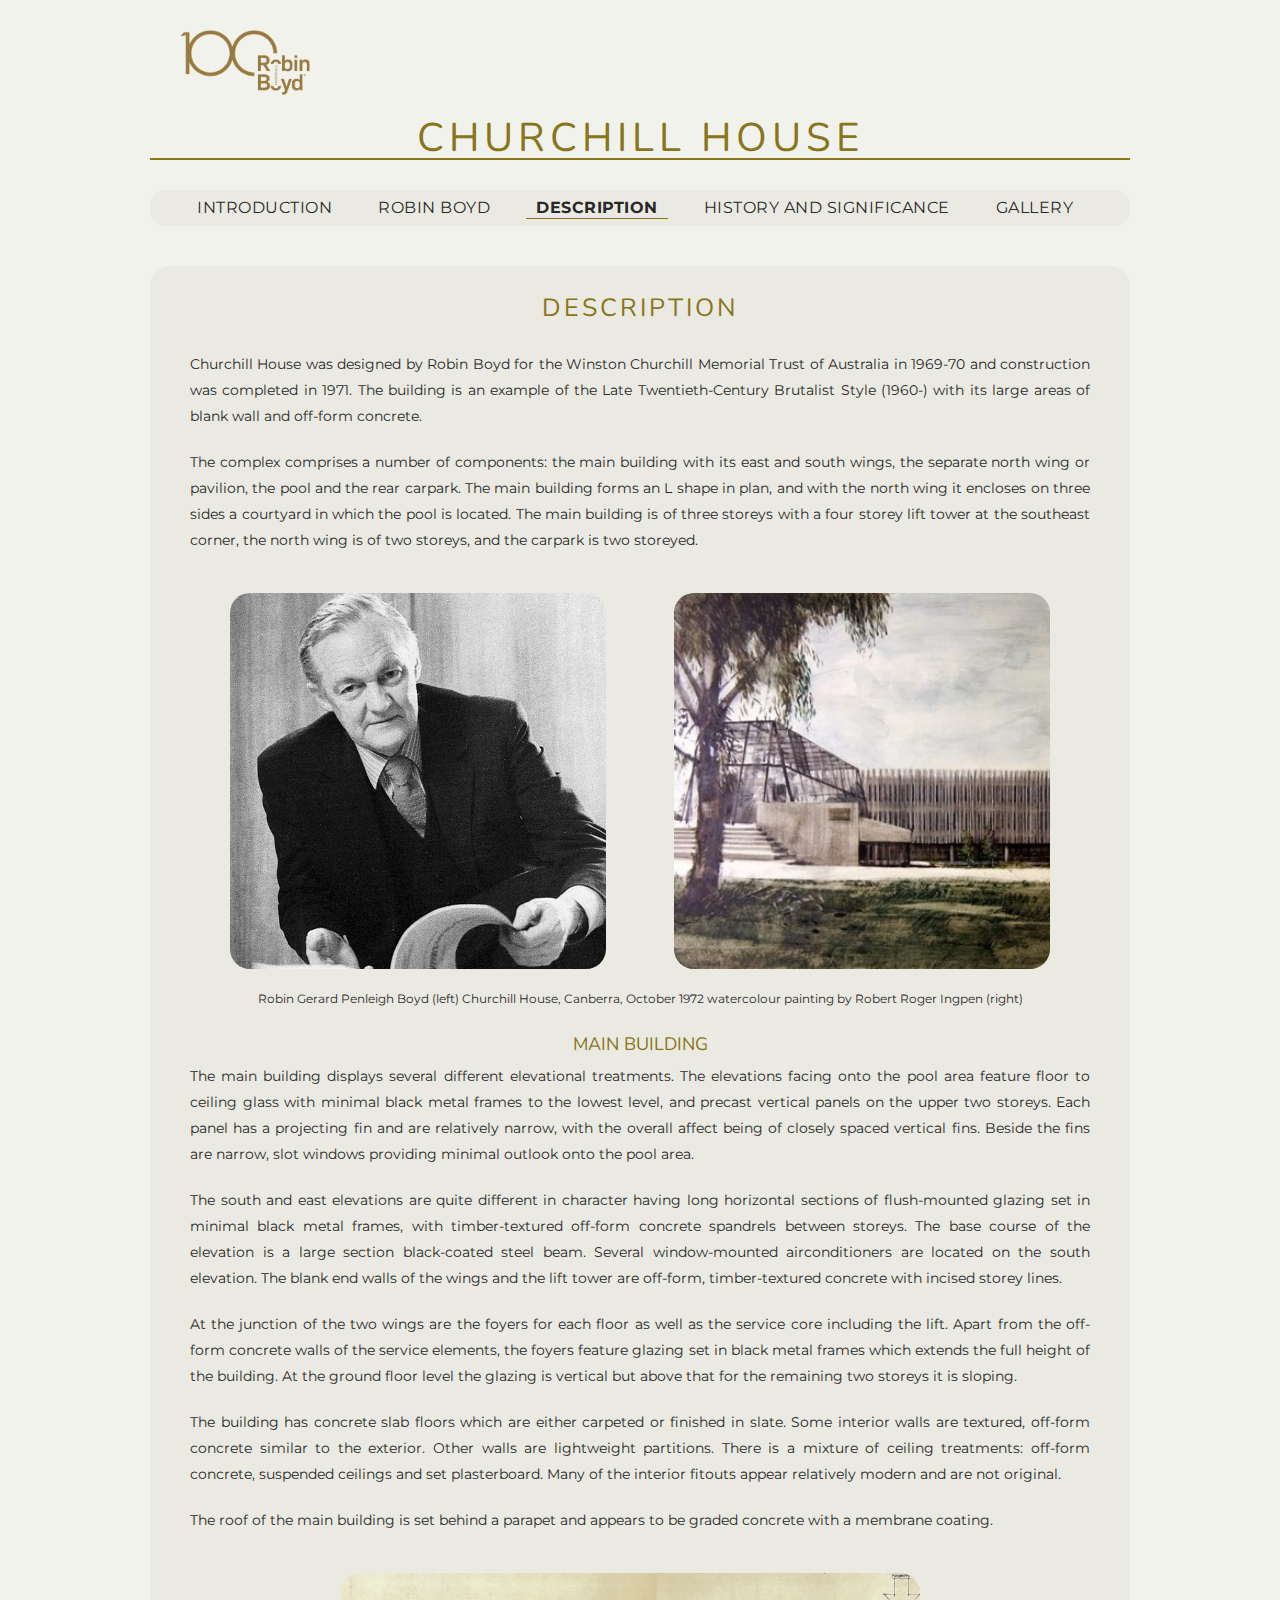
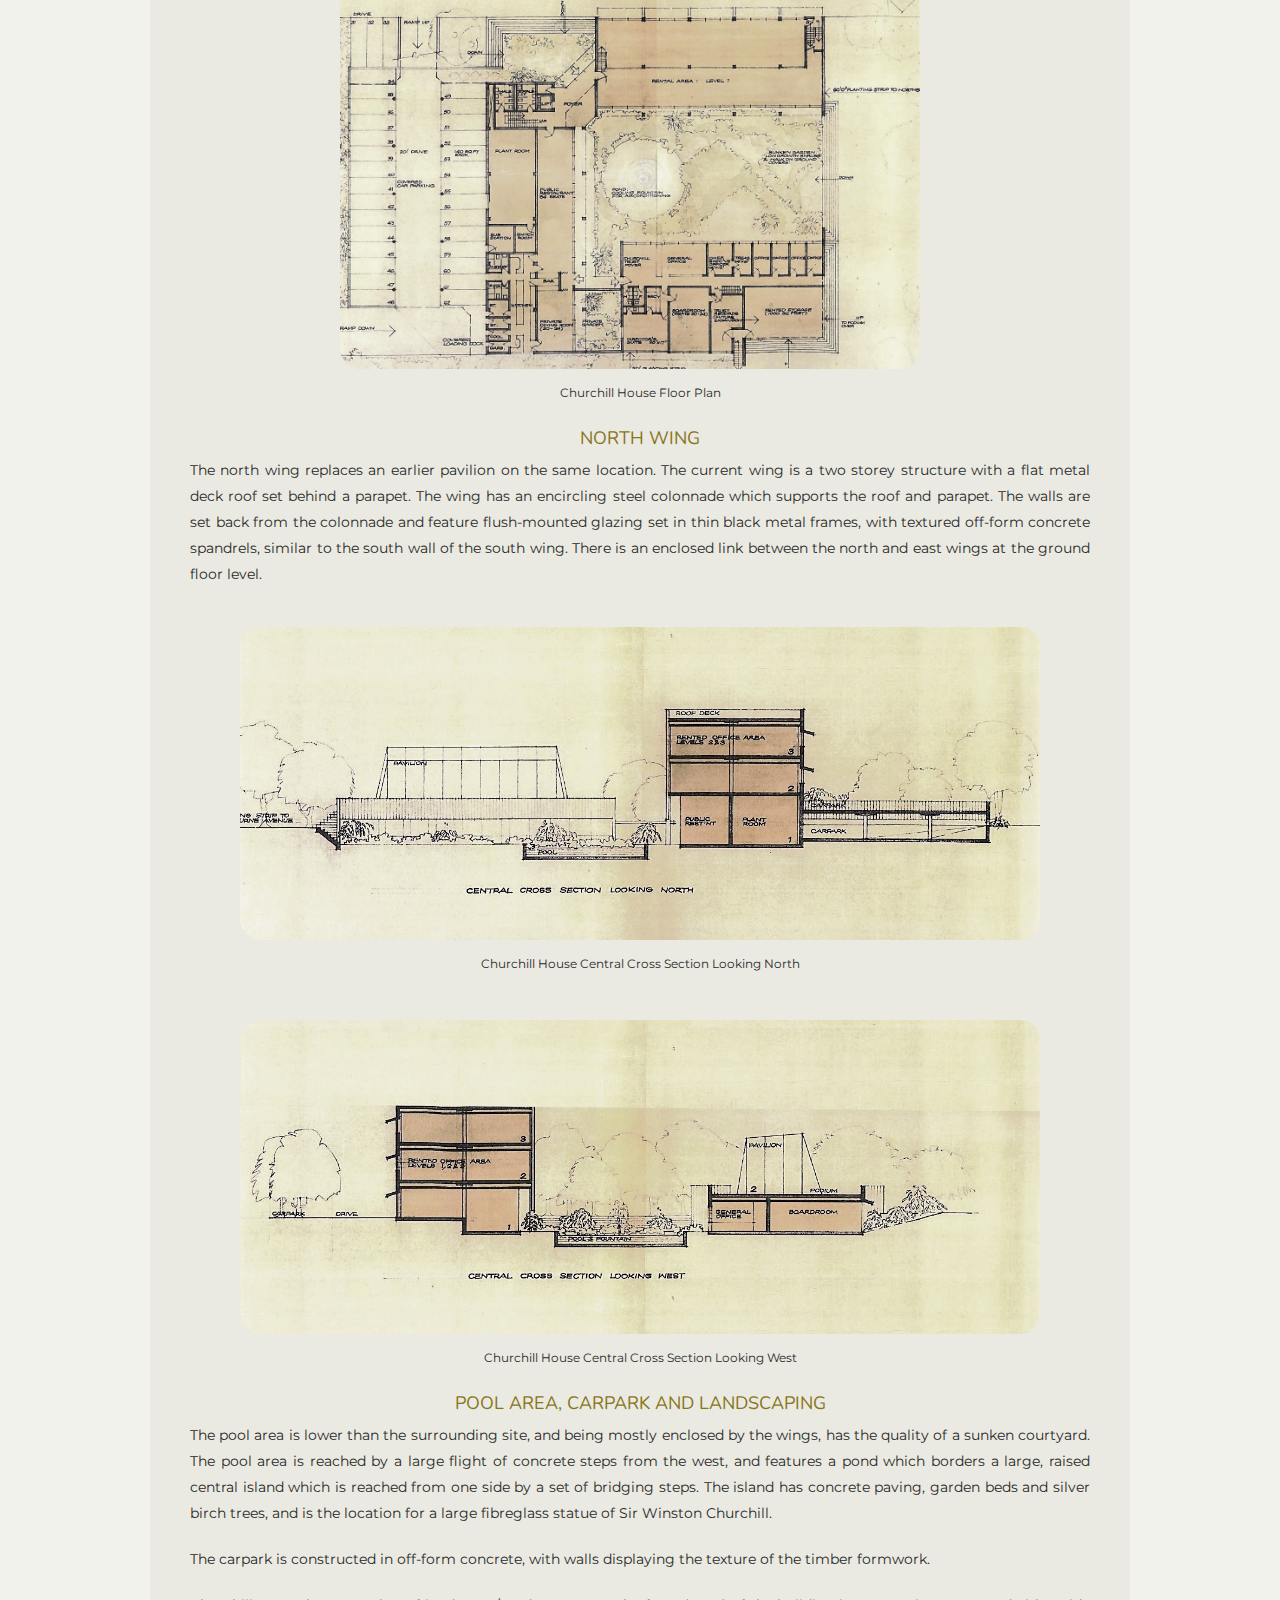
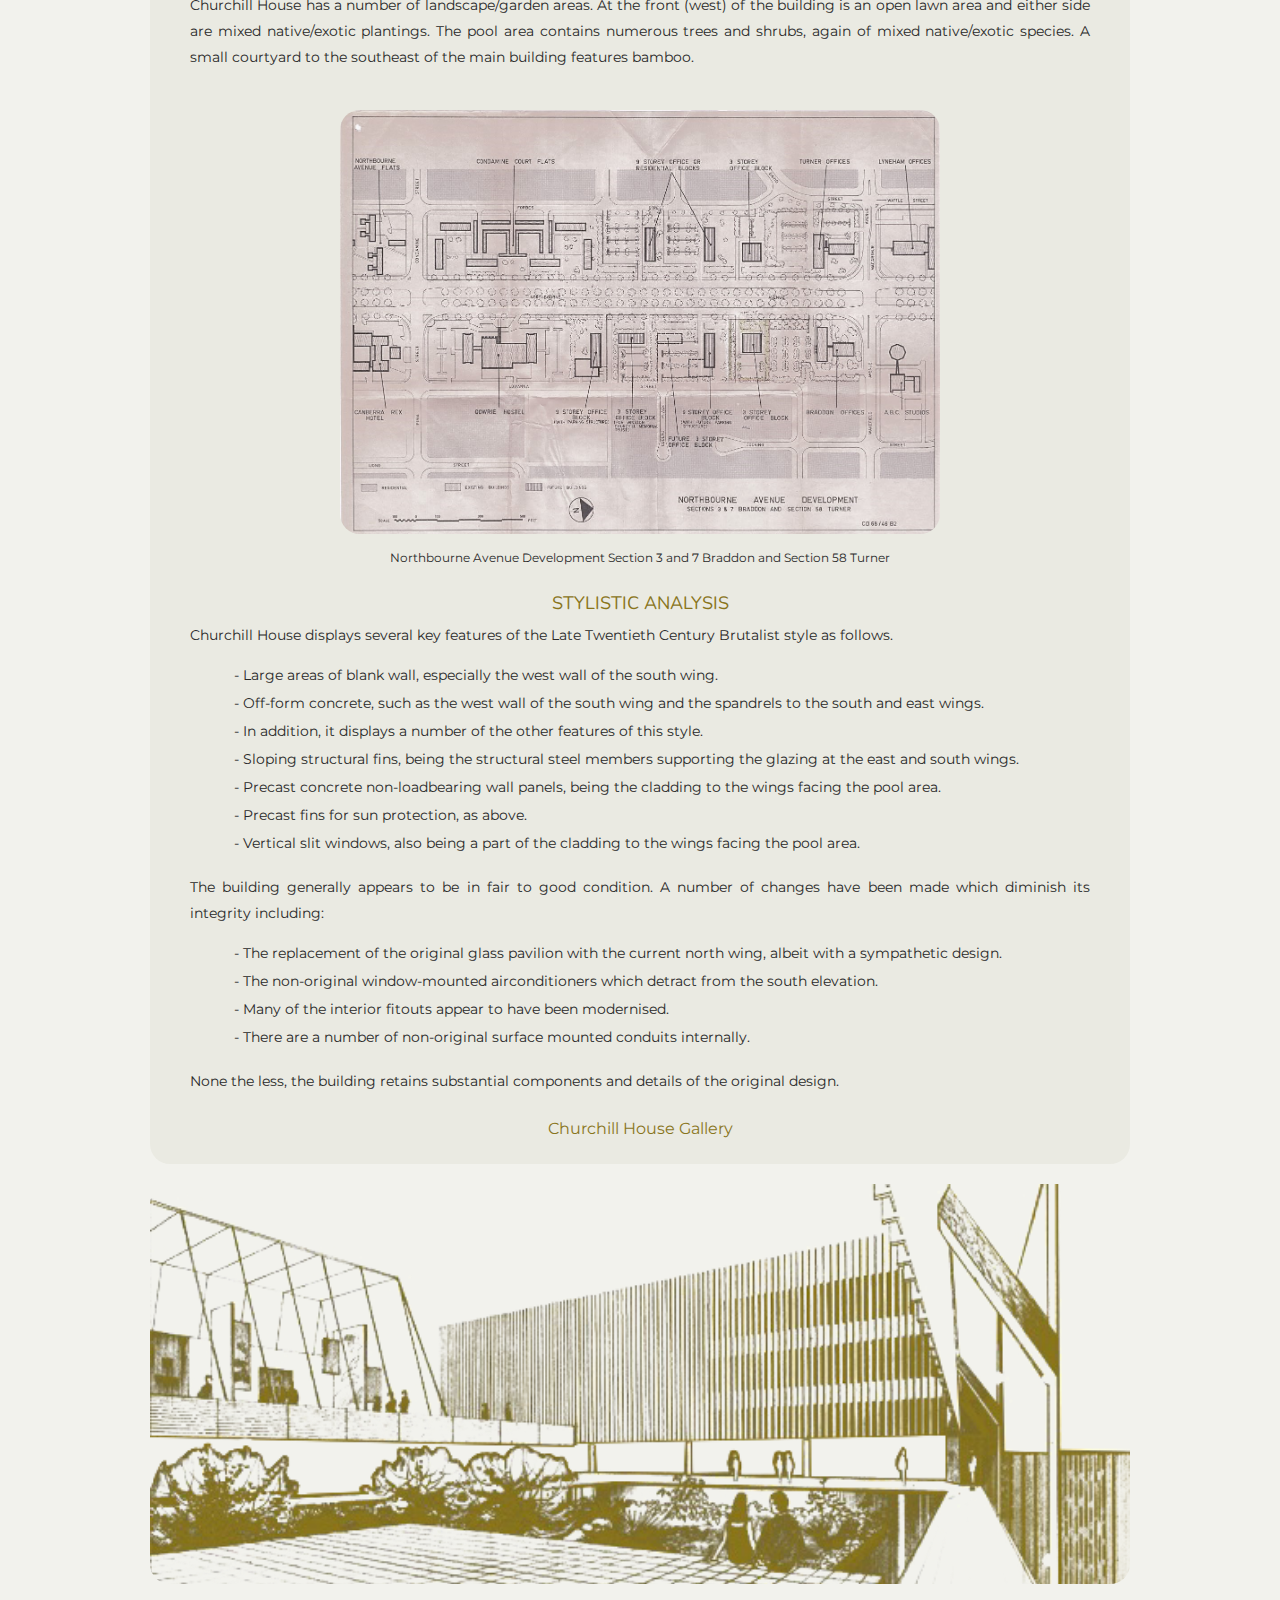
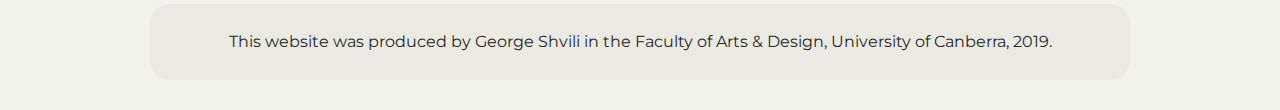
==== description.html @ 3862a020 "Checkpoint 13/07/19" ====
<!DOCTYPE html>

<html lang="en">

<head>
    <title>Churchill House</title>
    <meta charset="utf-8">
    <link href="assets/css/reset.css" rel="stylesheet">
    <link href="assets/css/description.css" rel="stylesheet">

</head>

<body>
    <div class="wrapper">
        <header>

            <a href="intro.html"><img src="assets/images/robin_boyd_100.png" alt="Robin Boyd 100" class="mainlogo"></a>

            <h1><a href="intro.html">Churchill House</a></h1>

            <nav>
                <ul>
                    <li><a href="intro.html">Introduction</a></li>
                    <li><a href="robin-boyd.html">Robin Boyd</a></li>
                    <li><a href="description.html" class="currentpage">Description</a></li>
                    <li><a href="historyandsignificance.html">History and Significance</a></li>
                    <li><a href="gallery.html">Gallery</a></li>
                </ul>

            </nav>
        </header>

        <main>

            <h2>DESCRIPTION</h2>

            <div class="text-container">

                <p>Churchill House was designed by Robin Boyd for the Winston Churchill Memorial Trust of Australia in 1969-70 and construction was completed in 1971. The building is an example of the Late Twentieth-Century Brutalist Style (1960-) with its large areas of blank wall and off-form concrete.</p>

                <p>The complex comprises a number of components: the main building with its east and south wings, the separate north wing or pavilion, the pool and the rear carpark. The main building forms an L shape in plan, and with the north wing it encloses on three sides a courtyard in which the pool is located. The main building is of three storeys with a four storey lift tower at the southeast corner, the north wing is of two storeys, and the carpark is two storeyed.</p>


                <img src="assets/images/Boyd_Square.jpg" alt="Robin Boyd Photograph Square" class="left">

                <img src="assets/images/Churchill_House_Painting_Square.jpg" alt="Churchill House Square" class="right">

                <div class="sbsinfo">
                    Robin Gerard Penleigh Boyd (left) Churchill House, Canberra, October 1972 watercolour painting by Robert Roger Ingpen (right)
                </div>

                <h3>Main Building</h3>

                <p>The main building displays several different elevational treatments. The elevations facing onto the pool area feature floor to ceiling glass with minimal black metal frames to the lowest level, and precast vertical panels on the upper two storeys. Each panel has a projecting fin and are relatively narrow, with the overall affect being of closely spaced vertical fins. Beside the fins are narrow, slot windows providing minimal outlook onto the pool area.</p>

                <p>The south and east elevations are quite different in character having long horizontal sections of flush-mounted glazing set in minimal black metal frames, with timber-textured off-form concrete spandrels between storeys. The base course of the elevation is a large section black-coated steel beam. Several window-mounted airconditioners are located on the south elevation. The blank end walls of the wings and the lift tower are off-form, timber-textured concrete with incised storey lines.</p>

                <p>At the junction of the two wings are the foyers for each floor as well as the service core including the lift. Apart from the off-form concrete walls of the service elements, the foyers feature glazing set in black metal frames which extends the full height of the building. At the ground floor level the glazing is vertical but above that for the remaining two storeys it is sloping.</p>

                <p>The building has concrete slab floors which are either carpeted or finished in slate. Some interior walls are textured, off-form concrete similar to the exterior. Other walls are lightweight partitions. There is a mixture of ceiling treatments: off-form concrete, suspended ceilings and set plasterboard. Many of the interior fitouts appear relatively modern and are not original.</p>

                <p>The roof of the main building is set behind a parapet and appears to be graded concrete with a membrane coating.</p>

                <img src="assets/images/churchill-house-plan.jpg" alt="Churchill House Plan" class="churchillfloorplan">

                <div class="floorplaninfo">
                    Churchill House Floor Plan
                </div>

                <h3>North Wing</h3>

                <p>The north wing replaces an earlier pavilion on the same location. The current wing is a two storey structure with a flat metal deck roof set behind a parapet. The wing has an encircling steel colonnade which supports the roof and parapet. The walls are set back from the colonnade and feature flush-mounted glazing set in thin black metal frames, with textured off-form concrete spandrels, similar to the south wall of the south wing. There is an enclosed link between the north and east wings at the ground floor level.</p>

                <img src="assets/images/churchill-house-north.jpg" alt="Central Cross Section North" class="cross-section-north">

                <div class="cross-section-n-info">
                    Churchill House Central Cross Section Looking North
                </div>

                <img src="assets/images/churchill-house-west.jpg" alt="Central Cross Section West" class="cross-section-west">

                <div class="cross-section-w-info">
                    Churchill House Central Cross Section Looking West
                </div>

                <h3>Pool Area, Carpark and Landscaping</h3>

                <p>The pool area is lower than the surrounding site, and being mostly enclosed by the wings, has the quality of a sunken courtyard. The pool area is reached by a large flight of concrete steps from the west, and features a pond which borders a large, raised central island which is reached from one side by a set of bridging steps. The island has concrete paving, garden beds and silver birch trees, and is the location for a large fibreglass statue of Sir Winston Churchill.</p>

                <p>The carpark is constructed in off-form concrete, with walls displaying the texture of the timber formwork.</p>


                <p>Churchill House has a number of landscape/garden areas. At the front (west) of the building is an open lawn area and either side are mixed native/exotic plantings. The pool area contains numerous trees and shrubs, again of mixed native/exotic species. A small courtyard to the southeast of the main building features bamboo.</p>

                <img src="assets/images/north-bound-av-develop.jpg" alt="North Bourne Avenue" class="north-bourne-av">

                <div class="north-bourne-av-info">
                    Northbourne Avenue Development Section 3 and 7 Braddon and Section 58 Turner
                </div>

                <h3>Stylistic Analysis</h3>

                <p>Churchill House displays several key features of the Late Twentieth Century Brutalist style as follows.</p>


                <pre>
                - Large areas of blank wall, especially the west wall of the south wing.
                
                - Off-form concrete, such as the west wall of the south wing and the spandrels to the south and east wings. 
                
                - In addition, it displays a number of the other features of this style.
                
                - Sloping structural fins, being the structural steel members supporting the glazing at the east and south wings.
                
                - Precast concrete non-loadbearing wall panels, being the cladding to the wings facing the pool area.
                
                - Precast fins for sun protection, as above.
                
                - Vertical slit windows, also being a part of the cladding to the wings facing the pool area.
                </pre>

                <p>The building generally appears to be in fair to good condition. A number of changes have been made which diminish its integrity including:</p>

                <pre>
                - The replacement of the original glass pavilion with the current north wing, albeit with a sympathetic design.
                
                - The non-original window-mounted airconditioners which detract from the south elevation.
                
                - Many of the interior fitouts appear to have been modernised.
                
                - There are a number of non-original surface mounted conduits internally.
                </pre>

                <p>None the less, the building retains substantial components and details of the original design.</p>

                <div class="gallerylink">

                    <a href="gallery.html">Churchill House Gallery</a>

                </div>

            </div>

        </main>


        <div class="churchill-garden">

            <!--set in css-->

        </div>

        <footer>
            <p>This website was produced by George Shvili in the Faculty of Arts &amp; Design, University of Canberra, 2019.</p>

        </footer>
    </div>
</body>

</html>
---- assets/css/description.css ----
@import url('https://fonts.googleapis.com/css?family=Lato|Montserrat|Nunito:400,600&display=swap');

body {
    background-color: #F2F2ED;
    color: #282828;

    /*    make sure you set family and size on body*/
    /*    font family has order, 1st and then fall backs*/

    font-family: 'Montserrat', sans-serif;
    font-size: 16px;

}

.wrapper {
    width: 980px;
    /*    TOP RIGHT BOTTOM LEFT*/
    margin: 30px auto 30px auto;

}

/*////////////////////////////////////////////////////////////////////////////////*/

.mainlogo {
    width: 130px;
    margin-left: 30px;

}

.left {
    width: 40%;
    float: left;
    margin-left: 60px;
    border-radius: 20px;
    margin-top: 20px;
    
}

.right {
    width: 40%;
    float: right;
    margin-right: 60px;
    border-radius: 20px;
    margin-top: 20px;
}

.sbsinfo {
    text-align: center;
    margin-top: 440px;
    margin-bottom: 30px;
    font-size: 12px;
    
}

.churchillfloorplan {
    width: 580px;
    margin-left: 170px;
    margin-top: 20px;
    border-radius: 20px;
    
}

.floorplaninfo {
    text-align: center;
    margin-top: 15px;
    margin-bottom: 30px;
    font-size: 12px;
    
}

.cross-section-north {
    width: 800px;
    margin-left: 70px;
    margin-top: 20px;
    border-radius: 20px;
}

.cross-section-n-info {
    text-align: center;
    margin-top: 15px;
    margin-bottom: 30px;
    font-size: 12px;
}

.cross-section-west {
    width: 800px;
    margin-left: 70px;
    margin-top: 20px;
    border-radius: 20px;
}

.cross-section-w-info {
    text-align: center;
    margin-top: 15px;
    margin-bottom: 30px;
    font-size: 12px;
}

.north-bourne-av {
    width: 600px;
    margin-left: 170px;
    margin-top: 20px;
    border-radius: 20px;
}

.north-bourne-av-info {
    text-align: center;
    margin-top: 15px;
    margin-bottom: 30px;
    font-size: 12px;
    
}



/*////////////////////////////////////////////////////////////////////////////////*/

/*main containers*/

header {
    /*    background-color: firebrick;*/
    margin-bottom: 20px;
    /*    padding: 20px;*/
    /*    height: 180px;*/
    /*    width: 800px;*/
    /*    margin-left: 100px;*/
}

Main {
    /*    background-color: darkolivegreen;*/
    background-color: #EAEAE2;
    overflow: auto;
    border-radius: 20px;
    text-align: left;
    padding: 20px;
    margin-bottom: 20px;
    /*    width: 800px;*/
    /*    margin-left: 100px;*/

}


footer {
    background-color: #EAEAE2;
    text-align: center;
    border-radius: 20px;
    padding: 30px;
    margin-top: 20px;
    /*    border-top: 2px solid #89751c*/
}

/*////////////////////////////////////////////////////////////////////////////////*/

/* Headings*/

h1,
h2,
h3,
h4,
h5,
h6 {
    font-family: 'Nunito', sans-serif;
}

/*robin boyd heading*/
h1 {
    color: #89751c;
    font-size: 40px;
    text-transform: uppercase;
    letter-spacing: 5px;
    text-decoration: none;
    text-align: center;
    padding-top: 20px;
    border-bottom: 2px solid #89751c;
    /*    padding-bottom: 60px;*/
    /*    width: 200px;*/
    /*        margin-left: 365px;*/
    /*    background-color: pink;*/
    /*    font-weight: bold;*/
    /*        display: inline-block;*/
}

/*introduction*/
h2 {
    color: #89751c;
    font-size: 25px;
    letter-spacing: 3px;
    text-align: center;
    margin-bottom: 20px;
    padding-bottom: 10px;
    padding-top: 10px;
    /*    border-bottom: 1px solid white;*/
    /*    background-color: aqua;*/
    /*    font-weight: bold;*/

}

h3 {
    color: #89751c;
    font-size: 18px;
    text-align: center;
    margin-bottom: 10px;
    text-transform: uppercase;

}

/*headings end*/

/*////////////////////////////////////////////////////////////////////////////////*/

/*paragraph*/

main p {
    color: 282828;
    font-size: 14px;
    text-align: justify;
    line-height: 26px;
    margin-bottom: 20px;
    margin-left: 20px;
    margin-right: 20px;
    /*typography end*/

}

pre {
    font-size: 14px;
    margin-bottom: 10px;
}

.text-container {
    /*    width: 70%;*/
}

/*paragraphs end*/

/*////////////////////////////////////////////////////////////////////////////////*/

/*navigation items*/

nav {
    /*    background-color: dodgerblue;*/
    background-color: #EAEAE2;
    text-align: center;
    text-transform: uppercase;
    border-radius: 15px;
    padding: 10px;
    margin-top: 30px;
    margin-bottom: 40px;
    /*        border: 2px outset #89751c;*/
    /*        width: 980px;*/
    /*    margin-left: 365px;*/
    /*    float: left; */
}

nav ul li {
    display: inline;
    margin-right: 10px;

}

nav ul li a {
    color: #282828;
    letter-spacing: 0.5px;
    text-decoration: none;
    padding: 1px 10px;
    margin: 1px 6px;
    /*    padding: 10px 15px;*/
    /*    background-color: antiquewhite;*/


}

nav ul li a:hover {
    text-decoration: none;
    border-bottom: 1px solid #89751c;
    /*    background-color: aqua;*/

}

nav ul li a.currentpage {
    text-decoration: none;
    border-bottom: 1px solid #89751c;
    font-weight: bold;
    /*    font-weight: bold;*/

}

nav ul li a:visited {
    color: 282828;
}

/*navigation end*/

/*////////////////////////////////////////////////////////////////////////////////*/


/*anchor style*/

/*color of defult link - untouched*/
a {
    color: #89751c;
    text-decoration: none;
    /*    background-color: black;*/
}

/*hovered over the link*/
a:hover {
    font-weight: bold;
    /*    text-decoration: underline;*/
}

/*link appearance after being visited*/
a:visited {
    /*    color: darkgrey;*/
}

/*holding the link down*/
a:active {
    color: black;
}

/*////////////////////////////////////////////////////////////////////////////////*/

/*images*/

.gallerylink {
    text-align: center;
    line-height: 30px;
    margin-top: 10px;
}

.churchill-garden {
    min-height: 400px;
    background-image: url(../images/Churchill%20Garden.4.png);
    background-repeat: no-repeat;
    background-size: cover;
    background-position: top;
    border-radius: 20px;

}

/*
.hero {
    min-height: 275px;
    background-image: url(../images/extra2-robin%20boyd%20portrait%20copyright%20Mark%20Strizic.jpg);
    background-repeat: no-repeat;
    background-size: cover;
    background-position: top;
    border-radius: 20px;
        background-color: aqua
}
*/

.leftimg {
    background-color: #ebebe0;
    width: 65%;
    border: 2px solid #89751c;
    border-radius: 10px;
    padding: 10px;
    margin: 20px 150px 5px;
    /*    float: right;*/
}

.boydpic {
    width: 600px;
    margin-left: 175px;
    margin-bottom: 0px;
    border-radius: 20px;
}
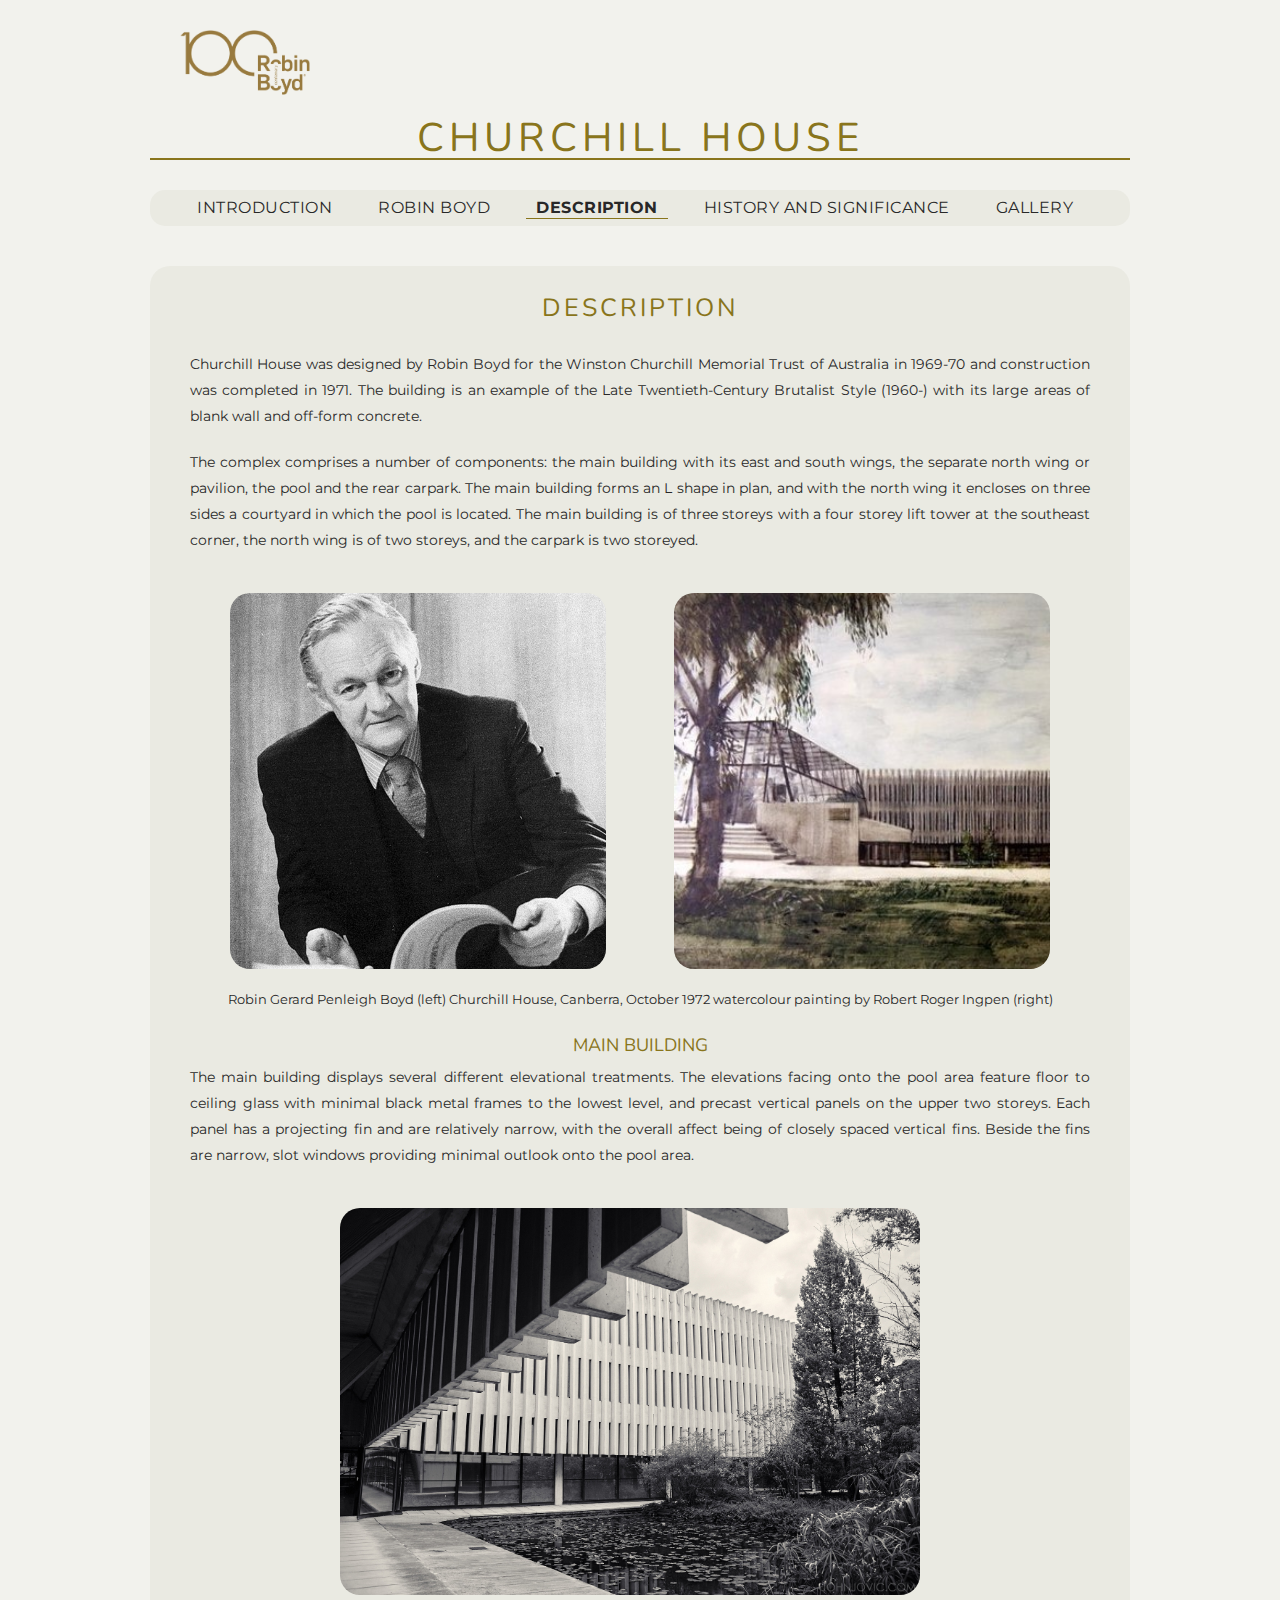
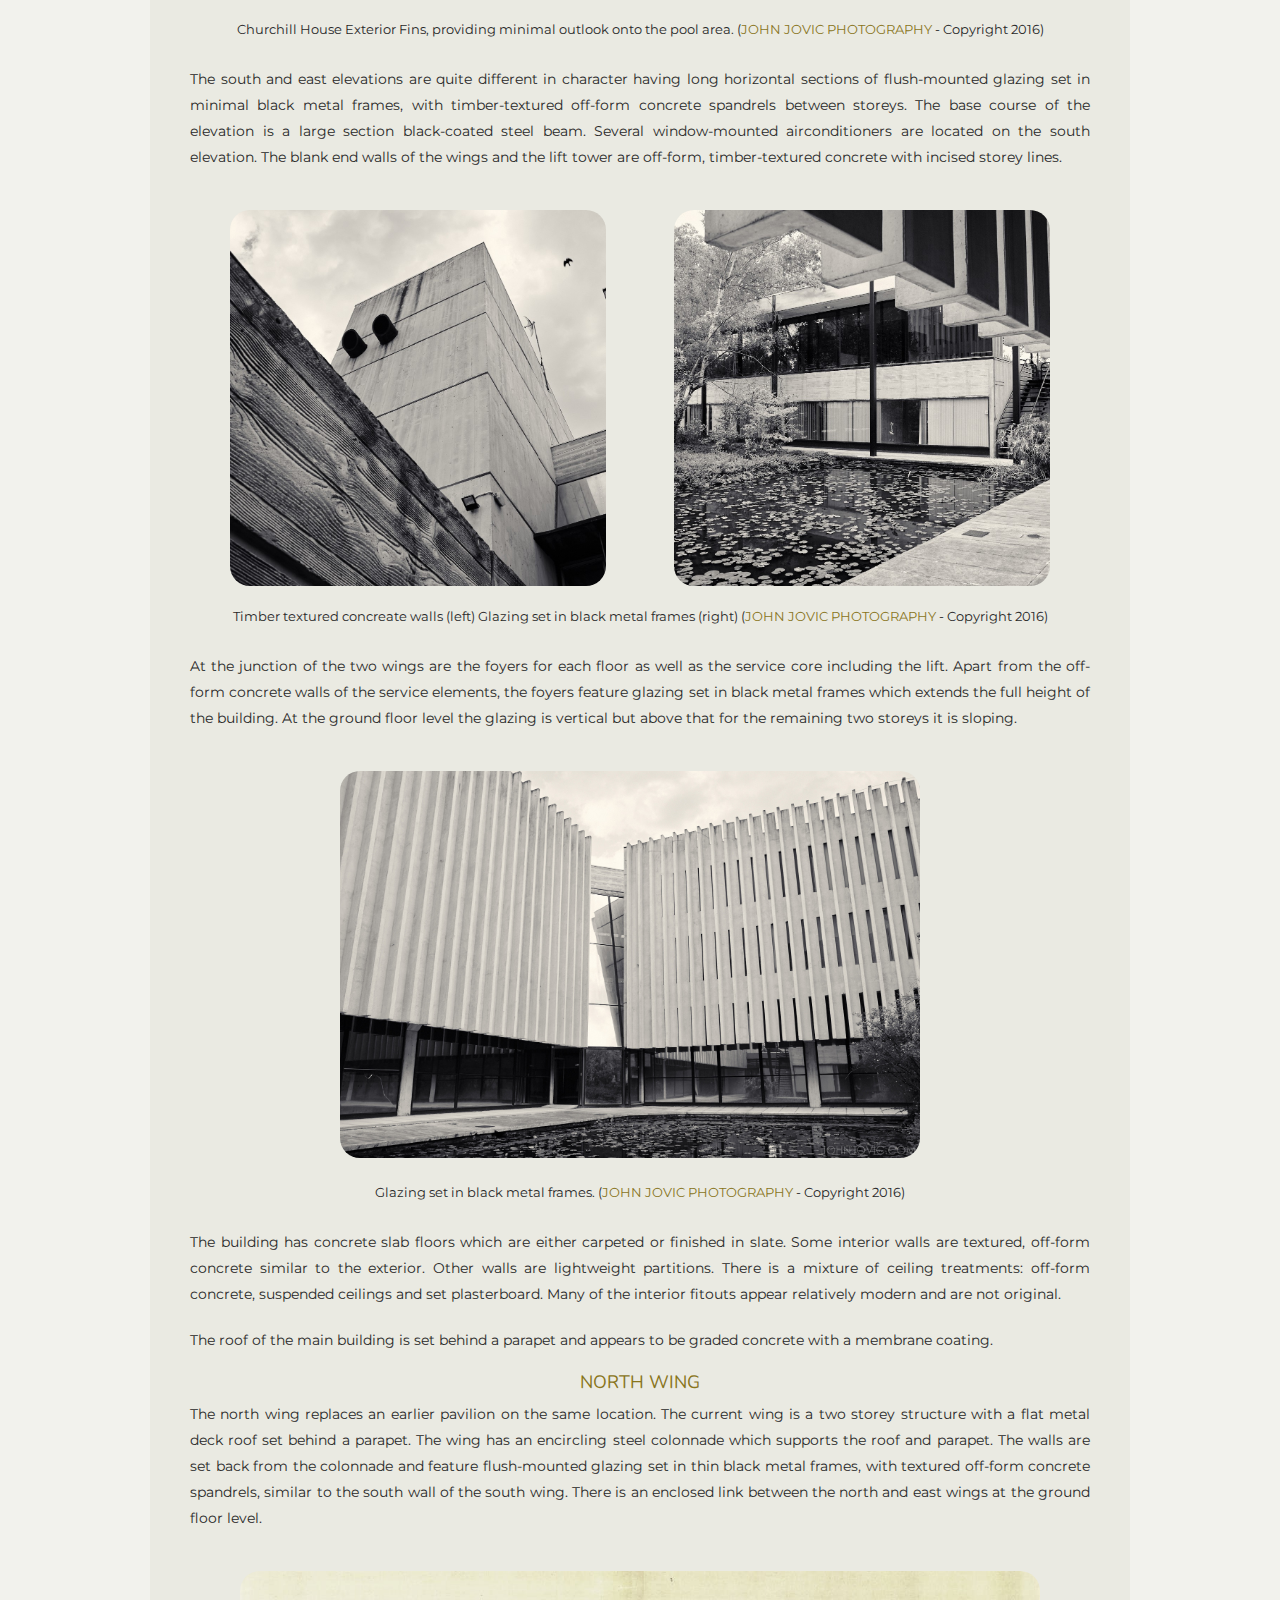
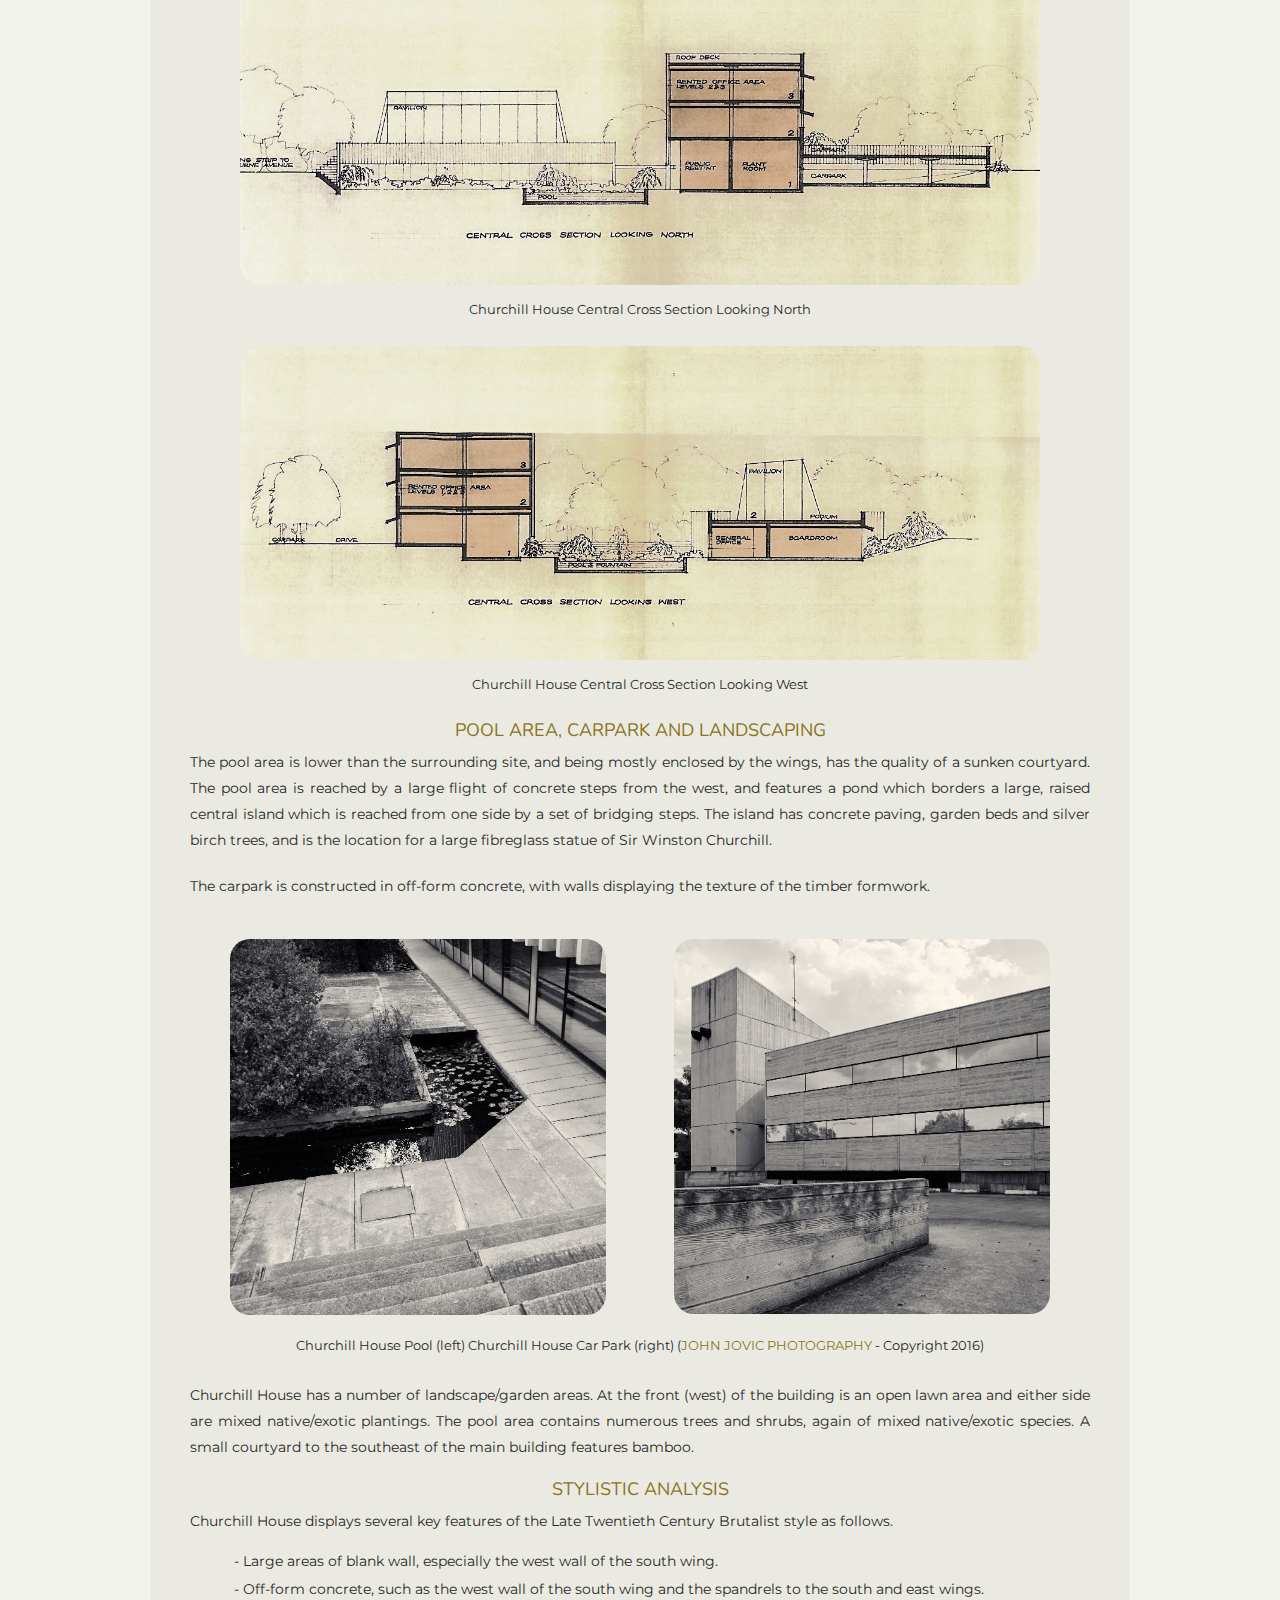
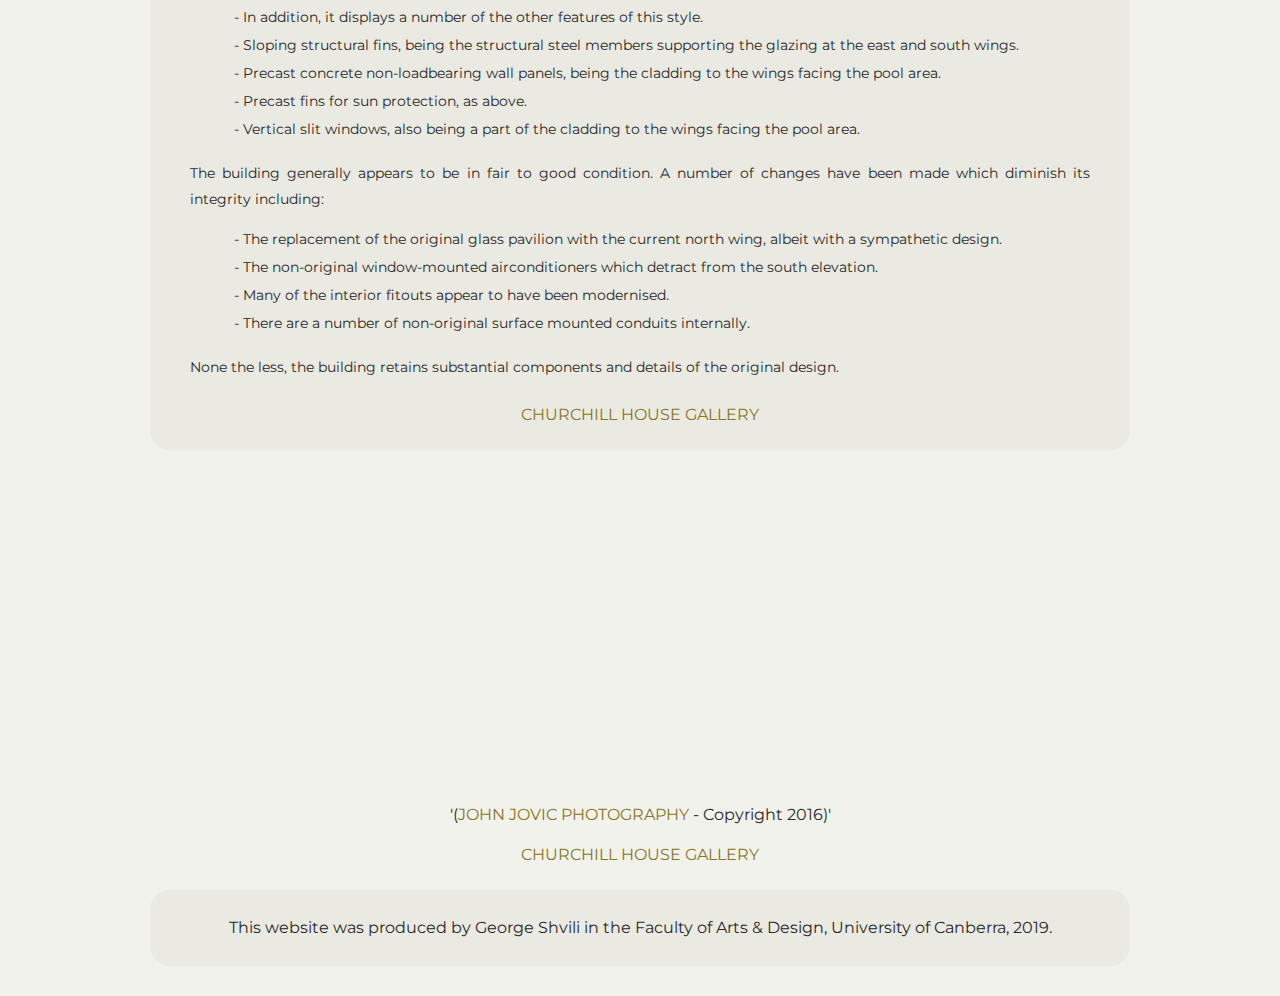
==== commit 8a41c835: "backup 17/07/19" ====
--- a/description.html
+++ b/description.html
@@ -23,7 +23,7 @@
                     <li><a href="intro.html">Introduction</a></li>
                     <li><a href="robin-boyd.html">Robin Boyd</a></li>
                     <li><a href="description.html" class="currentpage">Description</a></li>
-                    <li><a href="historyandsignificance.html">History and Significance</a></li>
+                    <li><a href="history-and-significance.html">History and Significance</a></li>
                     <li><a href="gallery.html">Gallery</a></li>
                 </ul>
 
@@ -33,8 +33,6 @@
         <main>
 
             <h2>DESCRIPTION</h2>
-
-            <div class="text-container">
 
                 <p>Churchill House was designed by Robin Boyd for the Winston Churchill Memorial Trust of Australia in 1969-70 and construction was completed in 1971. The building is an example of the Late Twentieth-Century Brutalist Style (1960-) with its large areas of blank wall and off-form concrete.</p>
 
@@ -53,19 +51,34 @@
 
                 <p>The main building displays several different elevational treatments. The elevations facing onto the pool area feature floor to ceiling glass with minimal black metal frames to the lowest level, and precast vertical panels on the upper two storeys. Each panel has a projecting fin and are relatively narrow, with the overall affect being of closely spaced vertical fins. Beside the fins are narrow, slot windows providing minimal outlook onto the pool area.</p>
 
+                <img src="assets/images/JJ12.jpg" alt="Building to Pool View" class="external-features">
+
+                <div class="img-text">
+                    Churchill House Exterior Fins, providing minimal outlook onto the pool area. (<a href="http://johnjovic.com/latest2.html">JOHN JOVIC PHOTOGRAPHY</a> - Copyright 2016)
+                </div>
+
                 <p>The south and east elevations are quite different in character having long horizontal sections of flush-mounted glazing set in minimal black metal frames, with timber-textured off-form concrete spandrels between storeys. The base course of the elevation is a large section black-coated steel beam. Several window-mounted airconditioners are located on the south elevation. The blank end walls of the wings and the lift tower are off-form, timber-textured concrete with incised storey lines.</p>
 
+                <img src="assets/images/JJ4-square.jpg" alt="Timber Texture Cement" class="left">
+
+                <img src="assets/images/JJ10-square.jpg" alt="Glazing" class="right">
+
+                <div class="sbsinfo">
+                    Timber textured concreate walls (left) Glazing set in black metal frames (right) (<a href="http://johnjovic.com/latest2.html">JOHN JOVIC PHOTOGRAPHY</a> - Copyright 2016)
+                </div>
+
+
                 <p>At the junction of the two wings are the foyers for each floor as well as the service core including the lift. Apart from the off-form concrete walls of the service elements, the foyers feature glazing set in black metal frames which extends the full height of the building. At the ground floor level the glazing is vertical but above that for the remaining two storeys it is sloping.</p>
+
+                <img src="assets/images/JJ11.jpg" alt="Set glazing in Black Frame" class="external-features">
+
+                <div class="img-text">
+                    Glazing set in black metal frames. (<a href="http://johnjovic.com/latest2.html">JOHN JOVIC PHOTOGRAPHY</a> - Copyright 2016)
+                </div>
 
                 <p>The building has concrete slab floors which are either carpeted or finished in slate. Some interior walls are textured, off-form concrete similar to the exterior. Other walls are lightweight partitions. There is a mixture of ceiling treatments: off-form concrete, suspended ceilings and set plasterboard. Many of the interior fitouts appear relatively modern and are not original.</p>
 
                 <p>The roof of the main building is set behind a parapet and appears to be graded concrete with a membrane coating.</p>
-
-                <img src="assets/images/churchill-house-plan.jpg" alt="Churchill House Plan" class="churchillfloorplan">
-
-                <div class="floorplaninfo">
-                    Churchill House Floor Plan
-                </div>
 
                 <h3>North Wing</h3>
 
@@ -73,13 +86,13 @@
 
                 <img src="assets/images/churchill-house-north.jpg" alt="Central Cross Section North" class="cross-section-north">
 
-                <div class="cross-section-n-info">
+                <div class="img-text">
                     Churchill House Central Cross Section Looking North
                 </div>
 
                 <img src="assets/images/churchill-house-west.jpg" alt="Central Cross Section West" class="cross-section-west">
 
-                <div class="cross-section-w-info">
+                <div class="img-text">
                     Churchill House Central Cross Section Looking West
                 </div>
 
@@ -89,14 +102,16 @@
 
                 <p>The carpark is constructed in off-form concrete, with walls displaying the texture of the timber formwork.</p>
 
+                <img src="assets/images/jj17-square.jpg" alt="Pool and Landscaping" class="left">
+
+                <img src="assets/images/JJ1-square.jpg" alt="Carpark" class="right">
+
+                <div class="sbsinfo">
+                    Churchill House Pool (left) Churchill House Car Park (right) (<a href="http://johnjovic.com/latest2.html">JOHN JOVIC PHOTOGRAPHY</a> - Copyright 2016)
+                </div>
+
 
                 <p>Churchill House has a number of landscape/garden areas. At the front (west) of the building is an open lawn area and either side are mixed native/exotic plantings. The pool area contains numerous trees and shrubs, again of mixed native/exotic species. A small courtyard to the southeast of the main building features bamboo.</p>
-
-                <img src="assets/images/north-bound-av-develop.jpg" alt="North Bourne Avenue" class="north-bourne-av">
-
-                <div class="north-bourne-av-info">
-                    Northbourne Avenue Development Section 3 and 7 Braddon and Section 58 Turner
-                </div>
 
                 <h3>Stylistic Analysis</h3>
 
@@ -133,22 +148,21 @@
 
                 <p>None the less, the building retains substantial components and details of the original design.</p>
 
-                <div class="gallerylink">
+                <div class="banner-support-text">
 
-                    <a href="gallery.html">Churchill House Gallery</a>
+                    <a href="gallery.html">CHURCHILL HOUSE GALLERY</a>
 
                 </div>
 
-            </div>
-
         </main>
 
+        <div class="container-parallax">
+            <div class="parallax2"></div>
+        </div>
 
-        <div class="churchill-garden">
+        <div class="banner-support-text">'(<a href="http://johnjovic.com/latest2.html">JOHN JOVIC PHOTOGRAPHY</a> - Copyright 2016)'</div>
 
-            <!--set in css-->
-
-        </div>
+        <div class="banner-support-text"><a href="gallery.html">CHURCHILL HOUSE GALLERY</a></div>
 
         <footer>
             <p>This website was produced by George Shvili in the Faculty of Arts &amp; Design, University of Canberra, 2019.</p>
--- a/assets/css/description.css
+++ b/assets/css/description.css
@@ -24,7 +24,6 @@
 .mainlogo {
     width: 130px;
     margin-left: 30px;
-
 }
 
 .left {
@@ -33,8 +32,7 @@
     margin-left: 60px;
     border-radius: 20px;
     margin-top: 20px;
-    
-}
+    }
 
 .right {
     width: 40%;
@@ -44,28 +42,12 @@
     margin-top: 20px;
 }
 
-.sbsinfo {
-    text-align: center;
-    margin-top: 440px;
-    margin-bottom: 30px;
-    font-size: 12px;
-    
-}
-
-.churchillfloorplan {
+.external-features {
     width: 580px;
     margin-left: 170px;
     margin-top: 20px;
     border-radius: 20px;
-    
-}
-
-.floorplaninfo {
-    text-align: center;
-    margin-top: 15px;
-    margin-bottom: 30px;
-    font-size: 12px;
-    
+    margin-bottom: 10px;
 }
 
 .cross-section-north {
@@ -75,69 +57,73 @@
     border-radius: 20px;
 }
 
-.cross-section-n-info {
-    text-align: center;
-    margin-top: 15px;
-    margin-bottom: 30px;
-    font-size: 12px;
-}
-
 .cross-section-west {
     width: 800px;
     margin-left: 70px;
-    margin-top: 20px;
-    border-radius: 20px;
-}
-
-.cross-section-w-info {
+    border-radius: 20px;
+}
+
+.banner-support-text {
+    text-align: center;
+    line-height: 30px;
+    margin-top: 10px;
+}
+
+.sbsinfo {
+    text-align: center;
+    margin-top: 440px;
+    margin-bottom: 30px;
+    font-size: 13px;
+    }
+
+.img-text {
     text-align: center;
     margin-top: 15px;
     margin-bottom: 30px;
-    font-size: 12px;
-}
-
-.north-bourne-av {
-    width: 600px;
-    margin-left: 170px;
-    margin-top: 20px;
-    border-radius: 20px;
-}
-
-.north-bourne-av-info {
-    text-align: center;
-    margin-top: 15px;
-    margin-bottom: 30px;
-    font-size: 12px;
-    
-}
-
-
-
-/*////////////////////////////////////////////////////////////////////////////////*/
-
-/*main containers*/
+    font-size: 13px;
+}
+
+/*/////////////////////PARALLAX//////////////////////////*/
+
+.container-parallax {
+    max-width: 980px;
+    margin: 0;
+    font-size: 24px;
+    margin-bottom: 25px;
+    margin-top: 25px;
+}
+
+.parallax {
+    background: url(../images/jj-slide-14.jpg) no-repeat center;
+    background-size: contain;
+    background-attachment: fixed;
+    height: 100px;
+    border-radius: 20px;
+    }
+
+.parallax2 {
+    background: url(../images/jj-banner-2.jpg) no-repeat center;
+    background-size: contain;
+    background-attachment: fixed;
+    height: 300px;
+    border-radius: 20px;
+    }
+
+
+/*//////////////////////////MAIN CONTAINERS///////////////////////////*/
 
 header {
-    /*    background-color: firebrick;*/
-    margin-bottom: 20px;
-    /*    padding: 20px;*/
-    /*    height: 180px;*/
-    /*    width: 800px;*/
-    /*    margin-left: 100px;*/
-}
+       margin-bottom: 20px;
+    }
 
 Main {
-    /*    background-color: darkolivegreen;*/
-    background-color: #EAEAE2;
+        background-color: #EAEAE2;
     overflow: auto;
     border-radius: 20px;
     text-align: left;
     padding: 20px;
     margin-bottom: 20px;
-    /*    width: 800px;*/
-    /*    margin-left: 100px;*/
-
-}
+   }
 
 
 footer {
@@ -146,12 +132,9 @@
     border-radius: 20px;
     padding: 30px;
     margin-top: 20px;
-    /*    border-top: 2px solid #89751c*/
-}
-
-/*////////////////////////////////////////////////////////////////////////////////*/
-
-/* Headings*/
+}
+
+/*/////////////////////////HEADINGS////////////////////////////*/
 
 h1,
 h2,
@@ -172,15 +155,9 @@
     text-align: center;
     padding-top: 20px;
     border-bottom: 2px solid #89751c;
-    /*    padding-bottom: 60px;*/
-    /*    width: 200px;*/
-    /*        margin-left: 365px;*/
-    /*    background-color: pink;*/
-    /*    font-weight: bold;*/
-    /*        display: inline-block;*/
-}
-
-/*introduction*/
+}
+
+/*Description*/
 h2 {
     color: #89751c;
     font-size: 25px;
@@ -189,11 +166,7 @@
     margin-bottom: 20px;
     padding-bottom: 10px;
     padding-top: 10px;
-    /*    border-bottom: 1px solid white;*/
-    /*    background-color: aqua;*/
-    /*    font-weight: bold;*/
-
-}
+    }
 
 h3 {
     color: #89751c;
@@ -204,11 +177,7 @@
 
 }
 
-/*headings end*/
-
-/*////////////////////////////////////////////////////////////////////////////////*/
-
-/*paragraph*/
+/*///////////////////////////PARAGRAPHS/////////////////////////////*/
 
 main p {
     color: 282828;
@@ -218,27 +187,16 @@
     margin-bottom: 20px;
     margin-left: 20px;
     margin-right: 20px;
-    /*typography end*/
-
-}
+    }
 
 pre {
     font-size: 14px;
     margin-bottom: 10px;
 }
 
-.text-container {
-    /*    width: 70%;*/
-}
-
-/*paragraphs end*/
-
-/*////////////////////////////////////////////////////////////////////////////////*/
-
-/*navigation items*/
+/*///////////////////////////////////NAVIGATION///////////////////////*/
 
 nav {
-    /*    background-color: dodgerblue;*/
     background-color: #EAEAE2;
     text-align: center;
     text-transform: uppercase;
@@ -246,16 +204,11 @@
     padding: 10px;
     margin-top: 30px;
     margin-bottom: 40px;
-    /*        border: 2px outset #89751c;*/
-    /*        width: 980px;*/
-    /*    margin-left: 365px;*/
-    /*    float: left; */
-}
+    }
 
 nav ul li {
     display: inline;
     margin-right: 10px;
-
 }
 
 nav ul li a {
@@ -264,108 +217,41 @@
     text-decoration: none;
     padding: 1px 10px;
     margin: 1px 6px;
-    /*    padding: 10px 15px;*/
-    /*    background-color: antiquewhite;*/
-
-
-}
+    }
 
 nav ul li a:hover {
     text-decoration: none;
     border-bottom: 1px solid #89751c;
-    /*    background-color: aqua;*/
-
-}
+    }
 
 nav ul li a.currentpage {
     text-decoration: none;
     border-bottom: 1px solid #89751c;
     font-weight: bold;
-    /*    font-weight: bold;*/
-
-}
+   }
 
 nav ul li a:visited {
     color: 282828;
 }
 
-/*navigation end*/
-
-/*////////////////////////////////////////////////////////////////////////////////*/
-
-
-/*anchor style*/
+/*////////////////////////ANCHOR STYLES/////////////////////////////////*/
 
 /*color of defult link - untouched*/
 a {
     color: #89751c;
     text-decoration: none;
-    /*    background-color: black;*/
-}
+   }
 
 /*hovered over the link*/
 a:hover {
     font-weight: bold;
-    /*    text-decoration: underline;*/
-}
+   }
 
 /*link appearance after being visited*/
 a:visited {
-    /*    color: darkgrey;*/
-}
+   }
 
 /*holding the link down*/
 a:active {
     color: black;
 }
-
-/*////////////////////////////////////////////////////////////////////////////////*/
-
-/*images*/
-
-.gallerylink {
-    text-align: center;
-    line-height: 30px;
-    margin-top: 10px;
-}
-
-.churchill-garden {
-    min-height: 400px;
-    background-image: url(../images/Churchill%20Garden.4.png);
-    background-repeat: no-repeat;
-    background-size: cover;
-    background-position: top;
-    border-radius: 20px;
-
-}
-
-/*
-.hero {
-    min-height: 275px;
-    background-image: url(../images/extra2-robin%20boyd%20portrait%20copyright%20Mark%20Strizic.jpg);
-    background-repeat: no-repeat;
-    background-size: cover;
-    background-position: top;
-    border-radius: 20px;
-        background-color: aqua
-}
-*/
-
-.leftimg {
-    background-color: #ebebe0;
-    width: 65%;
-    border: 2px solid #89751c;
-    border-radius: 10px;
-    padding: 10px;
-    margin: 20px 150px 5px;
-    /*    float: right;*/
-}
-
-.boydpic {
-    width: 600px;
-    margin-left: 175px;
-    margin-bottom: 0px;
-    border-radius: 20px;
-}
-
-
